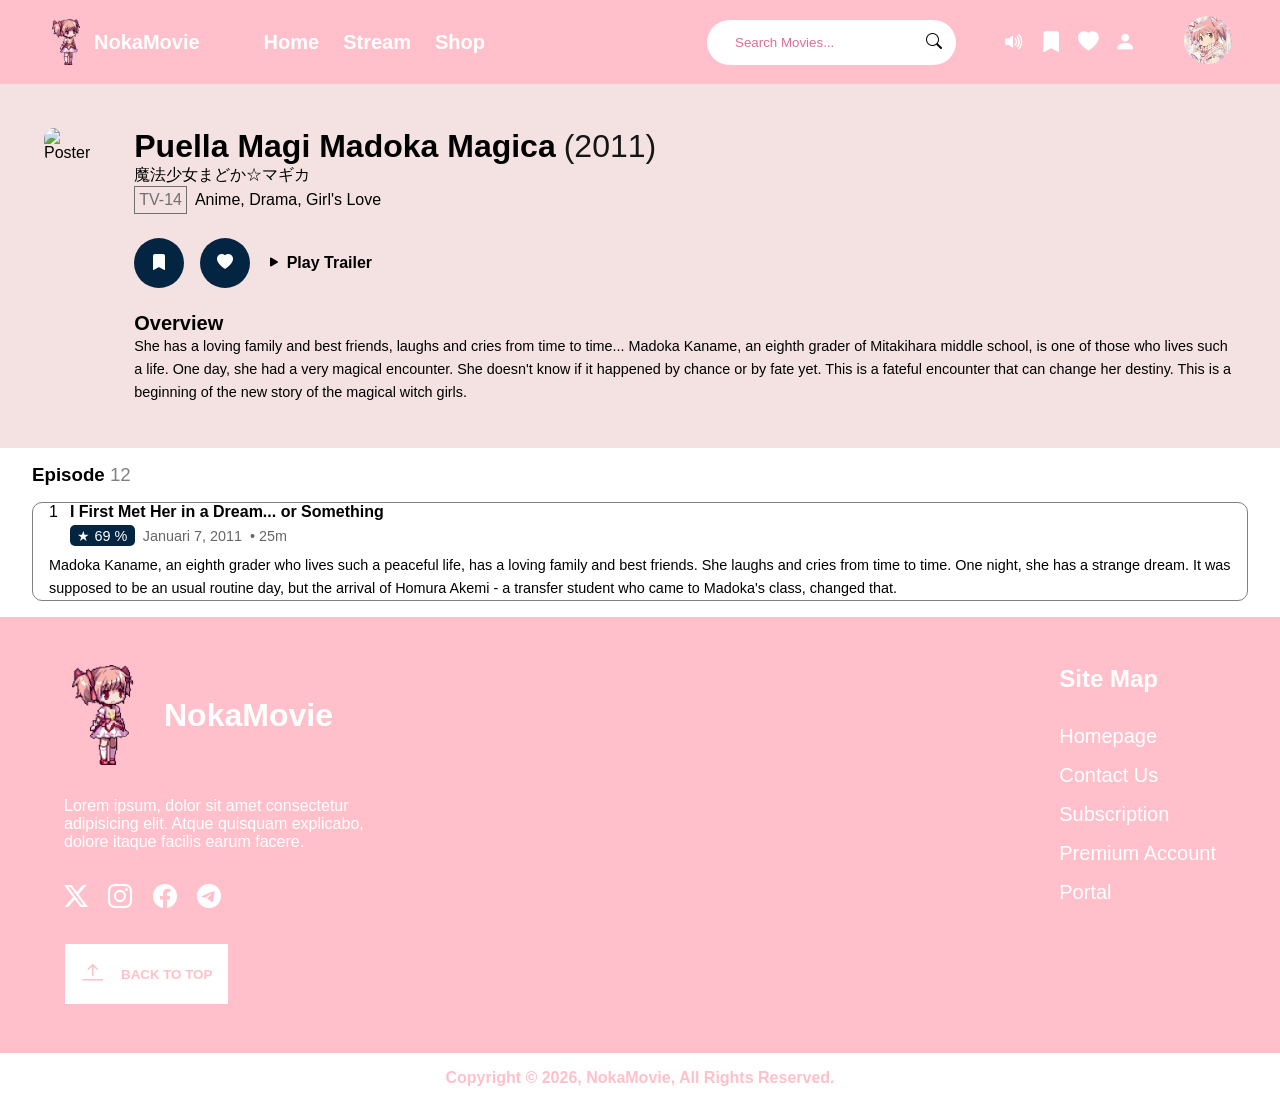
==== detail.html @ f0da59ec "film layout (on working)" ====
<!doctype html>
<html lang="en">
  <head>
    <meta charset="UTF-8" />
    <meta name="viewport" content="width=device-width, initial-scale=1.0" />
    <link rel="icon" href="image/madoka-icon.gif" type="image/icon type" />
    <title>loading...</title>
    <link
      rel="stylesheet"
      href="https://cdn.jsdelivr.net/npm/bootstrap-icons@1.11.1/font/bootstrap-icons.css"
    />
    <link rel="stylesheet" href="css/detail.css" />
    <link rel="stylesheet" href="css/navbar.css" />
    <link rel="stylesheet" href="css/footer.css" />
  </head>
  <body>
    <!-- Navbar -->
    <nav class="navbar">
      <div class="navbar-container">
        <div class="navbar-content">
          <div class="navbar-left">
            <!-- Responsive Design -->
            <i class="bi bi-list" id="menuToggle"></i>

            <!-- Responsive Design -->

            <div class="navbar-icon">
              <img src="image/madoka-icon.gif" alt="Icon" class="img-icon" />
              <span class="logo-title">NokaMovie</span>
            </div>
            <div class="navbar-content-left">
              <a href="/">Home</a>
              <a href="/">Stream</a>
              <a href="/">Shop</a>
            </div>
          </div>
          <div class="navbar-right">
            <div class="navbar-search">
              <input
                type="text"
                class="form-control input-keyword"
                placeholder="Search Movies..."
              />

              <i class="bi bi-search search-button" id="searchButton"></i>
            </div>
            <div class="navbar-content-right">
              <a href="/" class="nav-sound">
                <i class="bi bi-volume-up-fill"></i>
              </a>
              <a href="" class="nav-bookmark">
                <i class="bi bi-bookmark-fill"></i>
              </a>
              <a href="" class="nav-loves">
                <i class="bi bi-heart-fill"></i>
              </a>
              <a href="" class="nav-user">
                <i class="bi bi-person-fill"></i>
              </a>
            </div>
            <div class="navbar-pfp">
              <img src="image/madoka_pfp.jpg" alt="" class="img-pp" />
            </div>
          </div>
        </div>
      </div>
      <div class="overlay-navbar" id="overlayNavbar"></div>

      <div class="mobile-content-left asides" id="mobileMenu">
        <div class="navbar-icon">
          <img src="image/madoka-icon.gif" alt="Icon" class="img-icon" />
          <span class="logo-title">NokaMovie</span>
        </div>
        <div class="mobile-box-left"></div>
        <a href="index.html"><i class="bi bi-house-door-fill"></i>Home</a>
        <a href="/"><i class="bi bi-heart"></i>Favorite</a>
        <a href="/"><i class="bi bi-list-ul"></i>Watchlist</a>
        <a href="/"><i class="bi bi-clock-history"></i>History</a>
        <a href="/"><i class="bi bi-person-circle"></i>Profile</a>
      </div>
      <div class="navbar-mobile-right">
        <div class="navbar-search-mobile">
          <input
            type="text"
            class="form-control input-keyword-mobile"
            placeholder="Search..."
          />
          <i
            class="bi bi-search search-button-mobile"
            id="searchButtonMobile"
          ></i>
        </div>
        <i class="bi bi-search search-button-nav-mobile"></i>
        <img src="image/madoka_pfp.jpg" alt="" class="img-pp-mobile" />
      </div>
    </nav>
    <!-- Navbar -->

    <div class="info-body">
      <div class="container-detail">
        <div id="movie-detail">
          <div class="mov-poster">
            <img
              src="https://media.themoviedb.org/t/p/w300_and_h450_face/9Leopb4OB9j9FkP5JNHRZZlPPdg.jpg"
              alt="Poster"
            />
          </div>
          <div class="mov-info">
            <div class="mov-top">
              <div class="mov-title">
                <h2>
                  <a href="" class="title">Puella Magi Madoka Magica</a>
                </h2>
                <span>(2011)</span>
              </div>
              <div class="original-name">魔法少女まどか☆マギカ</div>
              <div class="mov-fact">
                <div class="certification">TV-14</div>
                <div class="genres">Anime, Drama, Girl's Love</div>
              </div>
            </div>
            <div class="mov-middle">
              <div class="mov-action">
                <a href="" class="mov-bookmark action">
                  <i class="bi bi-bookmark-fill"></i>
                </a>
                <a href="" class="mov-loves action">
                  <i class="bi bi-heart-fill"></i>
                </a>
                <div class="trailer">
                  <a href="" class="mov-play">
                    <i class="bi bi-play-fill"></i>
                    Play Trailer
                  </a>
                </div>
              </div>
            </div>
            <div class="mov-bottom">
              <div class="header-info">
                <h3 dir="auto">Overview</h3>
              </div>
              <div class="overview">
                <p>
                  She has a loving family and best friends, laughs and cries
                  from time to time... Madoka Kaname, an eighth grader of
                  Mitakihara middle school, is one of those who lives such a
                  life. One day, she had a very magical encounter. She doesn't
                  know if it happened by chance or by fate yet. This is a
                  fateful encounter that can change her destiny. This is a
                  beginning of the new story of the magical witch girls.
                </p>
              </div>
            </div>
          </div>
        </div>
      </div>
    </div>
    <div class="info-episode">
      <!-- <div class="header-episode">
        <a href="" class="header-episode-left">
          <img
            src="https://media.themoviedb.org/t/p/w58_and_h87_face/9EWoSj1B2PO0Hh8gpSW7j3rCar5.jpg"
            alt=""
          />
        </a>
        <div class="header-episode-right">
          <a href="#"
            ><h3 class="header-episode-title">
              Puella Magi Madoka Magica <span>(2011)</span>
            </h3></a
          >
          <a href="#">← Kembali ke daftar musim</a>
        </div>
      </div> -->
      <div class="main-episode">
        <div class="episode-wrapper">
          <div class="filter">
            <h3>Episode <span>12</span></h3>
          </div>
          <div class="episode-list">
            <div class="episode-card">
              <a href="" class="episode-card-left">
                <img
                  src="https://media.themoviedb.org/t/p/w227_and_h127_face/nFjZPKoMJcyfkpz8uvqMus8sgOQ.jpg"
                  alt=""
                />
              </a>
              <div class="episode-card-right">
                <div class="title-episode">
                  <div class="title-wrapper">
                    <span class="episode-number">1</span>
                    <div class="title-box">
                      <a href="#" class="episode-title">
                        I First Met Her in a Dream... or Something
                      </a>
                      <div class="more-info">
                        <div class="rating">★ 69 %</div>
                        <div class="date">Januari 7, 2011</div>
                        <div class="runtime">• 25m</div>
                      </div>
                    </div>
                  </div>
                </div>
                <div class="overview">
                  <p>
                    Madoka Kaname, an eighth grader who lives such a peaceful
                    life, has a loving family and best friends. She laughs and
                    cries from time to time. One night, she has a strange dream.
                    It was supposed to be an usual routine day, but the arrival
                    of Homura Akemi - a transfer student who came to Madoka's
                    class, changed that.
                  </p>
                </div>
              </div>
            </div>
          </div>
        </div>
      </div>
    </div>

    <!-- Footer -->
    <footer class="footer">
      <div class="footer-container">
        <div class="footer-content">
          <div class="footer-brand">
            <div class="footer-icon">
              <img
                src="image/madoka-icon.gif"
                alt="Icon"
                class="footer-img-icon"
              />
              <span class="footer-logo">NokaMovie</span>
            </div>
            <p class="brand-title">
              Lorem ipsum, dolor sit amet consectetur adipisicing elit. Atque
              quisquam explicabo, dolore itaque facilis earum facere.
            </p>
            <div class="footer-social">
              <a href="#"><i class="bi bi-twitter-x"></i></a>
              <a href="#"><i class="bi bi-instagram"></i></a>
              <a href="#"><i class="bi bi-facebook"></i></a>
              <a href="#"><i class="bi bi-telegram"></i></a>
            </div>
            <button class="footer-back">
              <i class="bi bi-arrow-bar-up"></i>
              BACK TO TOP
            </button>
          </div>
          <div class="footer-link">
            <h2>Site Map</h2>
            <div class="footer-links">
              <a href="">Homepage</a>
              <a href="">Contact Us</a>
              <a href="">Subscription</a>
              <a href="">Premium Account</a>
              <a href="">Portal</a>
            </div>
          </div>
        </div>
      </div>
      <div class="copy-rights">
        <span>Copyright © 2026, NokaMovie, All Rights Reserved.</span>
      </div>
    </footer>
    <!--  <script type="module" src="js/detail.js"></script> -->
  </body>
</html>
---- css/detail.css ----
* {
  margin: 0;
  padding: 0;
  box-sizing: border-box;
  font-family: sans-serif;

  /* outline: 1px solid rgba(255, 0, 0, 0.3); */
}

.info-body {
  background-position: left bottom;
  background-repeat: no-repeat;
  background-image: url(https://media.themoviedb.org/t/p/w1920_and_h800_multi_faces/uyGH4YtKi7iSyAxKWLFdQWc7oXT.jpg);
}
.container-detail {
  background-color: rgba(242, 221, 221, 0.836);
}
#movie-detail {
  display: flex;
  padding: 2.75rem;
  justify-content: space-between;
  column-gap: 2.75rem;
}

.mov-poster img {
  border-radius: 10px;
}

.mov-info {
  display: flex;
  flex-direction: column;
  row-gap: 1.5rem;
  justify-content: center;
}
.mov-top {
  display: flex;
  flex-direction: column;
  row-gap: 0.5;
}
.mov-title {
  display: flex;
  column-gap: 0.5rem;
}
.title {
  text-decoration: none;
  font-family: "Poppins", sans-serif;
  font-size: 2rem;
  color: #000000;
  font-weight: 700;
}
.mov-title span {
  text-decoration: none;
  font-family: "Poppins", sans-serif;
  font-size: 2rem;
  color: #000000e8;
  font-weight: 500;
}

.mov-fact {
  display: flex;
  column-gap: 0.5rem;
  align-items: center;
}
.certification {
  border: 1px solid rgb(112, 112, 112);
  padding: 0.25rem;
  font-size: 16px;
  color: rgb(112, 112, 112);
  font-family: "Poppins", sans-serif;
}
.mov-action {
  display: flex;
  column-gap: 1rem;
  align-items: center;
}

.mov-action .action {
  display: inline-flex;
  text-decoration: none;
  background-color: #032541;
  width: 50px;
  height: 50px;
  border-radius: 999px;
  justify-content: center;
  align-items: center;
}

.mov-action .action .bi {
  font-size: 16px;
  color: #ffff;
}
.trailer {
}
.mov-play {
  text-decoration: none;
  color: #000000;
  font-weight: 700;
}

.mov-play:hover .bi-play-fill,
.mov-play:hover {
  color: gray;
}

.bi-play-fill {
  color: #000000;
  font-size: 16px;
}

.header-info h3 {
  font-size: 20px;
  font-weight: 600;
}

.overview p {
  line-height: 1.6;
}

/* List Film */

.header-episode {
  display: flex;
  column-gap: 1.75rem;
  padding: 1.75rem 2.75rem;
  background-color: #f3dfdf;
}
.header-episode-right {
  display: flex;
  flex-direction: column;
  justify-content: center;
  row-gap: 0.5rem;
}
.header-episode-right a {
  text-decoration: none;
}
.header-episode-right a:hover .header-episode-title {
  text-decoration: underline;
}
.header-episode-right a:hover .header-episode-title span {
  text-decoration: none;
  display: inline-block;
}
.header-episode-title {
  font-family: "Poppins", sans-serif;
  font-size: 32px;
  font-weight: 700;
  color: #000000;
}

.header-episode-title span {
  cursor: default;
  font-weight: 500;
}
.header-episode-right a:nth-last-child(1) {
  text-decoration: none;
  color: black;
  font-family: "Poppins", sans-serif;
  font-weight: 700;
}
.header-episode-right a:nth-last-child(1):hover {
  color: gray;
  text-decoration: underline;
}

/* Episode */

.filter {
  margin: 1rem 2rem;
  font-weight: 400;
}
.filter span {
  color: grey;
  font-weight: 400;
}
.episode-card {
  display: flex;
  column-gap: 1rem;
  margin: 1rem 2rem;
  border: 1px solid grey;
  border-radius: 10px;
}
.episode-card-left {
  display: flex;
}
.episode-card-left img {
  border-radius: 10px 0px 0px 10px;
}
.episode-card-right {
  display: flex;
  flex-direction: column;
  row-gap: 0.5rem;
  justify-content: center;
}
.title-wrapper {
  display: flex;
  column-gap: 0.75rem;
}
.more-info {
  display: flex;
  align-items: center;
  column-gap: 0.5rem;
}
.title-box {
  display: flex;
  justify-content: center;

  flex-direction: column;
  row-gap: 0.25rem;
}

.episode-title {
  text-decoration: none;
  color: black;
  font-weight: 700;
}
.episode-title:hover {
  text-decoration: underline;
}

.rating {
  padding: 2.5px 7.5px;
  background-color: #032541;
  border-radius: 5px;
  color: #ffff;
  font-size: 0.9em;
}
.date,
.runtime {
  color: rgb(102, 102, 102);
  font-size: 0.9em;
}

.overview p {
  font-size: 0.9em;
  font-family: "Poppins", sans-serif;
}

/* Responsive Design ⭐⭐⭐⭐⭐⭐⭐⭐⭐⭐⭐⭐⭐⭐⭐⭐⭐⭐⭐⭐⭐⭐⭐⭐⭐⭐⭐*/
@media (max-width: 640px) {
  .overview,
  .header-info {
    display: none;
  }

  .filter {
    margin: 1rem 1rem;
    font-weight: 400;
  }
  .info-body {
    background-position: center bottom;
    width: 100%;
  }
  #movie-detail {
    flex-direction: column;
    padding: 1rem;
  }
  .mov-poster img {
    width: 50%;
    aspect-ratio: 2/3;
    object-fit: cover;
  }
  .mov-info {
    row-gap: 1rem;
  }
  .mov-top {
    row-gap: 0.25rem;
  }
  .mov-title {
    flex-direction: column;
  }
  .title {
    font-size: 1em;
  }
  .mov-title span {
    font-size: 1.1em;
  }
  .certification {
    font-size: 1.1em;
  }
  .genres {
    font-size: 1.1em;
  }
  .mov-action .action {
    background-color: #032541;
    width: 40px;
    height: 40px;
  }
  .overview p {
    font-size: 12px;
  }

  .episode-card {
    display: flex;
    column-gap: 0.1rem;
    margin: 1rem;
    border: 1px solid grey;
    border-radius: 5px 0px 0px 5px;
  }
  .episode-card-left {
  }
  .episode-card-left img {
    width: 100%;
    object-fit: cover;

    border-radius: 5px;
  }

  .episode-title {
    font-size: 13px;
  }

  .rating {
    background-color: #032541;
    border-radius: 2.5px;
    color: #ffff;
    font-size: 8px;
  }
  .date,
  .runtime {
    color: rgb(102, 102, 102);
    font-size: 0.7em;
  }

  .title-wrapper {
    display: flex;
    column-gap: 0.25rem;
  }

  .episode-number {
    font-size: 13px;
  }

  .title-box {
    row-gap: 0.5rem;
  }
}
---- css/navbar.css ----
/* NAVBAR UTILITIES */

/* For Nav-Bar Utilities ⭐*/

.navbar-mobile,
.img-pp-mobile,
.navbar-mobile-right .search-button-nav-mobile,
.search-button-mobile,
.navbar-left .bi-list,
.mobile-content-left,
.navbar-search-mobile {
  display: none;
}

nav {
  width: 100%;
  background-color: pink;
  position: sticky;
  top: 0;
  z-index: 100;
}

.navbar-container {
  width: 100%; /* Diubah */
  padding: 1rem 3rem;
}

.navbar-content {
  display: flex;
  justify-content: space-between;
  align-items: center;
}

.navbar-left {
  display: flex;
  align-items: center;
  gap: 4rem;
}

.navbar-content-left a {
  text-decoration: none;
  color: #ffff;
  font-size: 20px;
  line-height: 1;
  font-weight: bold;
}
.navbar-content-left {
  display: flex;
  gap: 1.5rem;
}
.navbar-icon {
  display: flex;
  align-items: center;
}
.img-icon {
  width: auto;
  height: 46px;
  object-fit: contain;
  aspect-ratio: 1/1;
}
.logo-title {
  font-size: 1.25rem;
  line-height: 1;
  font-weight: bold;
  font-family: "Poppins", sans-serif;
  color: #ffff;
}

.navbar-right {
  display: flex;
  align-items: center;
  gap: 3rem;
}
.navbar-content-right {
  display: flex;
  gap: 1rem;
}
.navbar-content-right i {
  font-size: 1.5rem;
}

.navbar-search {
  display: flex;
  padding: 5px 14px;
  background-color: white;
  align-items: center;
  width: 100%;
  border-radius: 999px;
  max-width: 420px;
  gap: 8px;
  transition: box-shadow 0.2s ease;
}

.input-keyword {
  color: palevioletred;
  border: none;
  outline: none;
  width: 100%;
  background: transparent;
  padding: 10px 14px;
}

.search-button {
  font-size: 1rem;
  cursor: pointer;
}
.input-keyword::placeholder {
  color: palevioletred;
  font-weight: 500;
}

.navbar-content-right i {
  text-decoration: none;
  color: white;
  font-size: 1.3rem;
}
.img-pp {
  object-fit: 1 / 1;
  border-radius: 999px;
  width: 3rem;
  cursor: pointer;
}

@media (max-width: 640px) {
  nav {
    z-index: 100;
    display: flex; /* Diubah */
    padding: 0rem 0.2rem;
    justify-content: space-between;
  }
  .navbar-mobile,
  .img-pp-mobile,
  .navbar-mobile-right .search-button-nav-mobile,
  .search-button-mobile,
  .navbar-left .bi-list {
    display: flex;
  }
  .navbar-container {
    padding: 0.5rem 0.5rem;
    gap: 0;
  }
  .navbar-content-left,
  .navbar-content-right,
  .navbar-search,
  .img-pp {
    display: none;
  }

  .navbar-left .bi-list {
    font-size: 2rem;
    color: #ffff;
    cursor: pointer;
  }

  .navbar-content-mobile {
    display: flex;
  }
  .navbar-left {
    gap: 0rem;
  }

  .navbar-mobile-right {
    display: flex;
    gap: 0.5rem;
    align-items: center;
  }
  .search-button-nav-mobile {
    display: flex;
    font-size: 1.5rem;
    color: white;
    cursor: pointer;
  }
  .search-button-nav-mobile.inactive {
    display: none;
  }
  .search-button-mobile {
    cursor: pointer;
  }
  .img-pp-mobile {
    object-fit: 1 / 1;
    border-radius: 999px;
    width: 2.5rem;
    cursor: pointer;
  }
  .mobile-content-left {
    position: fixed;
    top: 0;
    /* left: -100%; */
    transform: translateX(-100%);
    inset: 0 auto 0 0;
    width: 260px;
    height: 100vh;
    border-right: 10px solid rgb(229, 50, 205);
    background: pink;
    display: flex;
    flex-direction: column;
    padding: 1rem 1.5rem;
    gap: 1.25rem;
    transition: transform 0.3s ease;
    z-index: 100;
  }
  .mobile-content-left.active {
    /*  left: 0; */
    transform: translateX(0);
  }
  body.no-scroll {
    overflow: hidden;
  }

  .overlay-navbar {
    position: fixed;
    inset: 0;
    background: rgba(0, 0, 0, 0.4);
    opacity: 0;
    pointer-events: none;
    transition: opacity 0.3s;
    z-index: 90;
  }
  .overlay-navbar.active {
    opacity: 1;
    pointer-events: auto;
  }
  .overlay-global {
    position: fixed;
    inset: 0;
    background: rgba(0, 0, 0, 0);
    opacity: 0;
    pointer-events: none;
    transition: opacity 0.3s;
    z-index: 99;
  }
  .overlay-global.active {
    opacity: 1;
    pointer-events: auto;
  }
  .mobile-content-left a {
    display: flex;
    column-gap: 0.5rem;

    text-decoration: none;
    color: #ffff;
    font-size: 21px;
    line-height: 1;
    font-weight: bold;
  }
  .navbar-search-mobile {
    display: none;
    padding: 1px 10px;
    background-color: white;
    align-items: center;
    width: 100%;
    border-radius: 999px;
    max-width: 420px;
    gap: 8px;
    transition: box-shadow 0.2s ease;
  }
  .navbar-search-mobile.active {
    display: flex;
  }

  .input-keyword-mobile {
    color: palevioletred;
    border: none;
    outline: none;
    width: 100%;
    background: transparent;
    padding: 10px 14px;
  }
}
---- css/footer.css ----
/* Footer Layout */

.footer {
  background-color: pink;
}
.footer-container {
  padding: 3rem 4rem;
}
.footer-content {
  display: flex;
  flex-wrap: wrap;
  gap: 2rem;
  justify-content: space-between;
}

.footer-brand {
  display: flex;
  flex-direction: column;
  gap: 2rem;
  max-width: 20rem;
}
.footer-icon {
  display: flex;
  align-items: center;
}
.footer-img-icon {
  object-fit: contain;
  aspect-ratio: 1/1;
  width: 100px;
}
.footer-logo {
  font-size: 2rem;
  line-height: 1;
  font-weight: bold;
  font-family: "Poppins", sans-serif;
  color: #ffff;
}
.brand-title {
  color: #ffff;
  font-family: "Poppins", sans-serif;
  font-weight: 100;
}

.footer-social a {
  margin-right: 1rem;
  color: #ffff;
  font-size: 24px;
}
.footer-social i:hover {
  opacity: 0.75;
  cursor: pointer;
}
.footer-back {
  display: flex;
  align-items: center;
  gap: 1rem;
  background-color: #ffff;
  padding: 1rem;
  width: fit-content;
  cursor: pointer;
  color: pink;
  font-weight: 600;
  border-color: pink;
  outline: none;
  border: 1px solid pink;
  transition: background-color 0.1s ease;
}

.footer-back .bi {
  color: pink;
  font-size: 24px;
}
.footer-back:hover {
  background-color: pink;
  color: #ffff;
  border: 1px solid white;
}
.footer-back:hover .bi {
  color: #ffff;
}
.footer-links {
  display: flex;
  margin-top: 2rem;
  flex-direction: column;
  gap: 1rem;
}
.footer-link h2 {
  color: #ffff;
}
.footer-links a {
  text-decoration: none;
  color: #ffff;
  font-weight: 500;
  font-size: 1.25rem;
}
.footer-links a:hover {
  text-decoration: underline;
}

.copy-rights {
  background-color: white;
  width: 100%;
  padding: 1rem;
  text-align: center;
}
.copy-rights span {
  color: pink;
  font-weight: 600;
}

@media (max-width: 640px) {
  .footer-brand {
    max-width: 100%;
  }
}
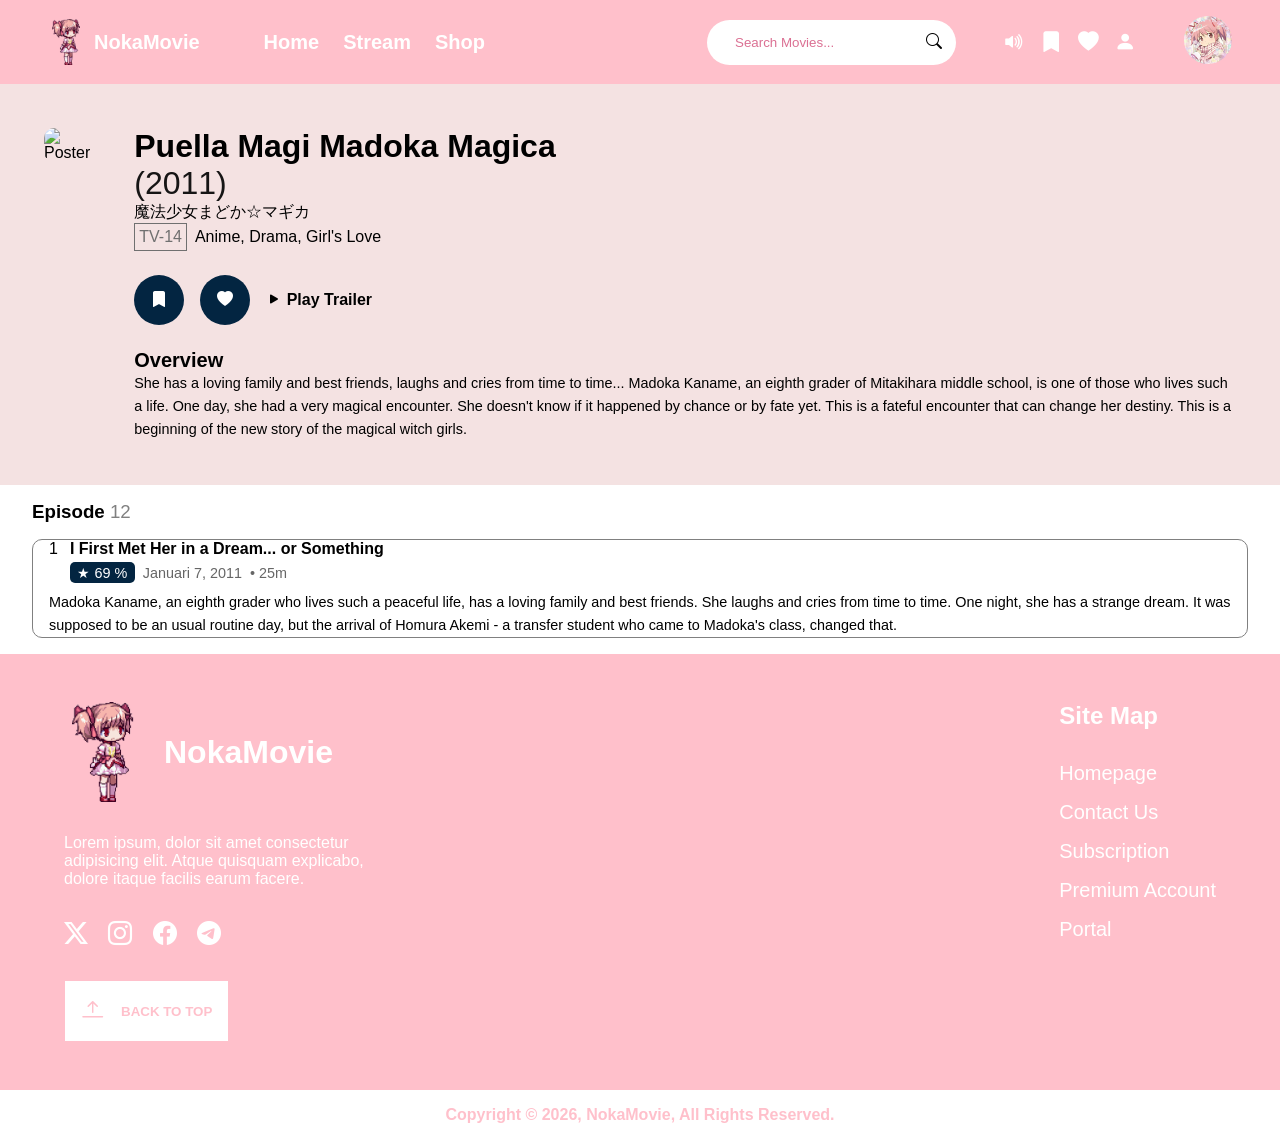
==== commit 3ea61af2: "movie link(on work)" ====
--- a/detail.html
+++ b/detail.html
@@ -95,60 +95,61 @@
       </div>
     </nav>
     <!-- Navbar -->
-
-    <div class="info-body">
-      <div class="container-detail">
-        <div id="movie-detail">
-          <div class="mov-poster">
-            <img
-              src="https://media.themoviedb.org/t/p/w300_and_h450_face/9Leopb4OB9j9FkP5JNHRZZlPPdg.jpg"
-              alt="Poster"
-            />
-          </div>
-          <div class="mov-info">
-            <div class="mov-top">
-              <div class="mov-title">
-                <h2>
-                  <a href="" class="title">Puella Magi Madoka Magica</a>
-                </h2>
-                <span>(2011)</span>
-              </div>
-              <div class="original-name">魔法少女まどか☆マギカ</div>
-              <div class="mov-fact">
-                <div class="certification">TV-14</div>
-                <div class="genres">Anime, Drama, Girl's Love</div>
-              </div>
-            </div>
-            <div class="mov-middle">
-              <div class="mov-action">
-                <a href="" class="mov-bookmark action">
-                  <i class="bi bi-bookmark-fill"></i>
-                </a>
-                <a href="" class="mov-loves action">
-                  <i class="bi bi-heart-fill"></i>
-                </a>
-                <div class="trailer">
-                  <a href="" class="mov-play">
-                    <i class="bi bi-play-fill"></i>
-                    Play Trailer
+    <div class="info-container">
+      <div class="info-body">
+        <div class="container-detail">
+          <div id="movie-detail">
+            <div class="mov-poster">
+              <img
+                src="https://media.themoviedb.org/t/p/w300_and_h450_face/9Leopb4OB9j9FkP5JNHRZZlPPdg.jpg"
+                alt="Poster"
+              />
+            </div>
+            <div class="mov-info">
+              <div class="mov-top">
+                <div class="mov-title">
+                  <h2>
+                    <a href="" class="title">Puella Magi Madoka Magica</a>
+                  </h2>
+                  <span>(2011)</span>
+                </div>
+                <div class="original-name">魔法少女まどか☆マギカ</div>
+                <div class="mov-fact">
+                  <div class="certification">TV-14</div>
+                  <div class="genres">Anime, Drama, Girl's Love</div>
+                </div>
+              </div>
+              <div class="mov-middle">
+                <div class="mov-action">
+                  <a href="" class="mov-bookmark action">
+                    <i class="bi bi-bookmark-fill"></i>
                   </a>
-                </div>
-              </div>
-            </div>
-            <div class="mov-bottom">
-              <div class="header-info">
-                <h3 dir="auto">Overview</h3>
-              </div>
-              <div class="overview">
-                <p>
-                  She has a loving family and best friends, laughs and cries
-                  from time to time... Madoka Kaname, an eighth grader of
-                  Mitakihara middle school, is one of those who lives such a
-                  life. One day, she had a very magical encounter. She doesn't
-                  know if it happened by chance or by fate yet. This is a
-                  fateful encounter that can change her destiny. This is a
-                  beginning of the new story of the magical witch girls.
-                </p>
+                  <a href="" class="mov-loves action">
+                    <i class="bi bi-heart-fill"></i>
+                  </a>
+                  <div class="trailer">
+                    <a href="" class="mov-play">
+                      <i class="bi bi-play-fill"></i>
+                      Play Trailer
+                    </a>
+                  </div>
+                </div>
+              </div>
+              <div class="mov-bottom">
+                <div class="header-info">
+                  <h3 dir="auto">Overview</h3>
+                </div>
+                <div class="overview">
+                  <p>
+                    She has a loving family and best friends, laughs and cries
+                    from time to time... Madoka Kaname, an eighth grader of
+                    Mitakihara middle school, is one of those who lives such a
+                    life. One day, she had a very magical encounter. She doesn't
+                    know if it happened by chance or by fate yet. This is a
+                    fateful encounter that can change her destiny. This is a
+                    beginning of the new story of the magical witch girls.
+                  </p>
+                </div>
               </div>
             </div>
           </div>
@@ -262,6 +263,7 @@
         <span>Copyright © 2026, NokaMovie, All Rights Reserved.</span>
       </div>
     </footer>
-    <!--  <script type="module" src="js/detail.js"></script> -->
+    <script type="module" src="js/detail.js"></script>
+    <!-- <script type="module" src="js/main.js"></script> -->
   </body>
 </html>
--- a/css/detail.css
+++ b/css/detail.css
@@ -8,7 +8,7 @@
 }
 
 .info-body {
-  background-position: left bottom;
+  background-position: center;
   background-repeat: no-repeat;
   background-image: url(https://media.themoviedb.org/t/p/w1920_and_h800_multi_faces/uyGH4YtKi7iSyAxKWLFdQWc7oXT.jpg);
 }
@@ -39,6 +39,7 @@
 }
 .mov-title {
   display: flex;
+  flex-direction: column;
   column-gap: 0.5rem;
 }
 .title {
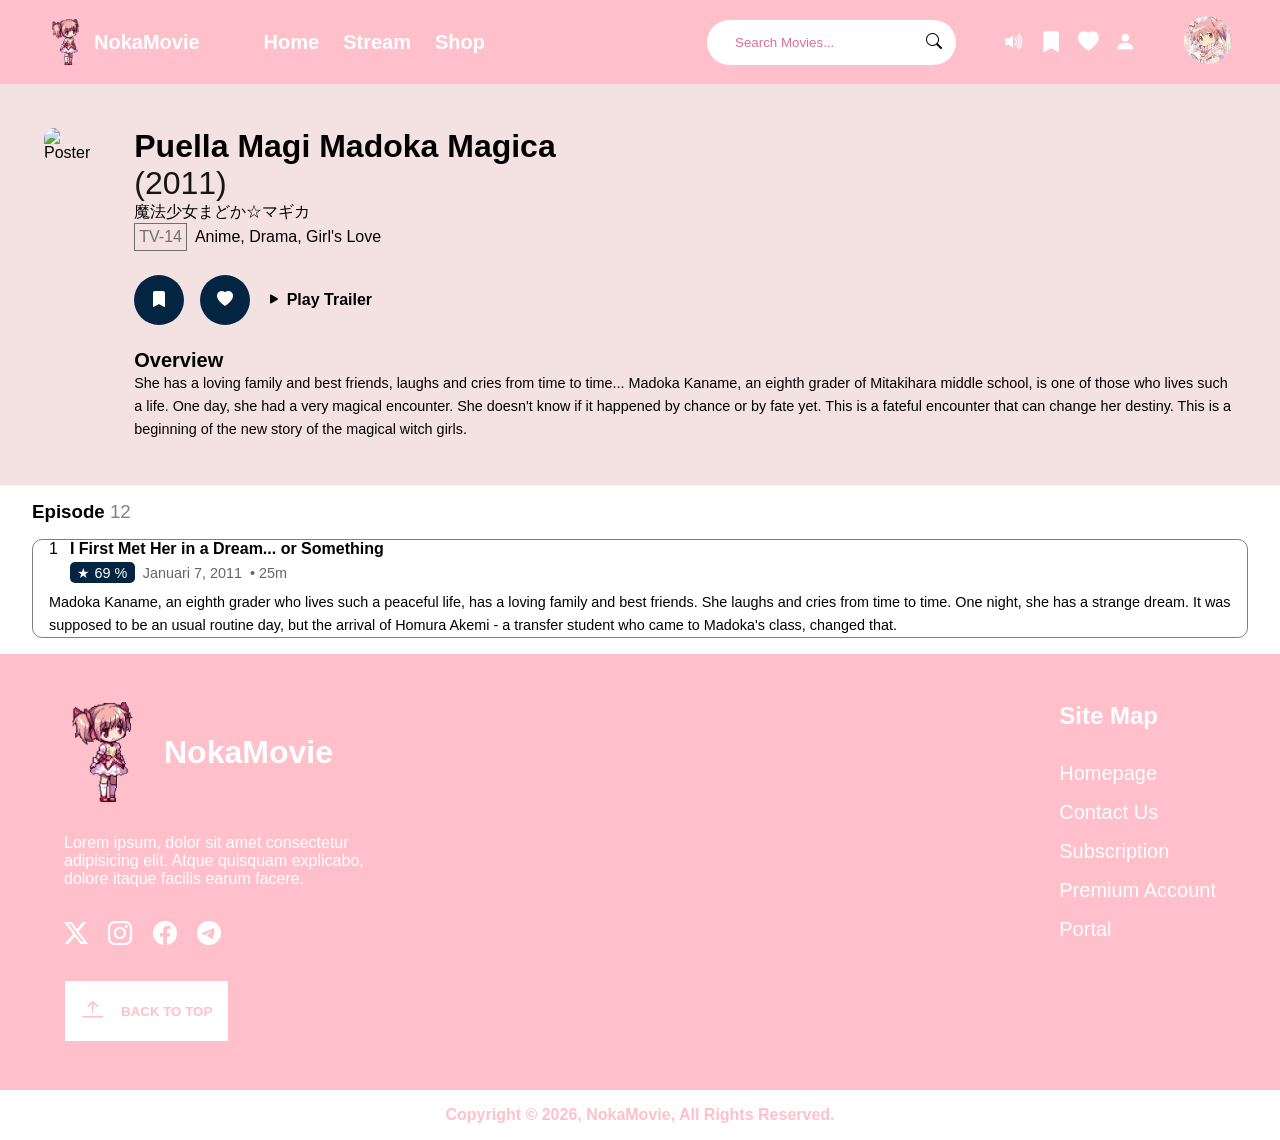
==== commit b7c3f15d: "update for api fetch" ====
--- a/detail.html
+++ b/detail.html
@@ -128,10 +128,10 @@
                     <i class="bi bi-heart-fill"></i>
                   </a>
                   <div class="trailer">
-                    <a href="" class="mov-play">
+                    <span href="" class="mov-play">
                       <i class="bi bi-play-fill"></i>
                       Play Trailer
-                    </a>
+                    </span>
                   </div>
                 </div>
               </div>
@@ -154,6 +154,26 @@
             </div>
           </div>
         </div>
+      </div>
+      <div class="overlay-trailer">
+        <iframe
+          width="560"
+          height="315"
+          src="https://www.youtube.com/embed/3rdPRWNwJBM?si=EmfW97QI9Sp7TEZC"
+          title="YouTube video player"
+          frameborder="0"
+          allow="
+            accelerometer;
+            autoplay;
+            clipboard-write;
+            encrypted-media;
+            gyroscope;
+            picture-in-picture;
+            web-share;
+          "
+          referrerpolicy="strict-origin-when-cross-origin"
+          allowfullscreen
+        ></iframe>
       </div>
     </div>
     <div class="info-episode">
--- a/css/detail.css
+++ b/css/detail.css
@@ -236,6 +236,26 @@
   font-family: "Poppins", sans-serif;
 }
 
+.overlay-trailer {
+  position: fixed;
+  inset: 0;
+  z-index: 100;
+  display: none;
+  justify-content: center;
+  align-items: center;
+  background-color: rgba(0, 0, 0, 0.4);
+}
+.overlay-trailer iframe.active {
+  display: none;
+}
+
+.overlay-trailer.active {
+  display: flex;
+}
+
+.mov-play {
+  cursor: pointer;
+}
 /* Responsive Design ⭐⭐⭐⭐⭐⭐⭐⭐⭐⭐⭐⭐⭐⭐⭐⭐⭐⭐⭐⭐⭐⭐⭐⭐⭐⭐⭐*/
 @media (max-width: 640px) {
   .overview,
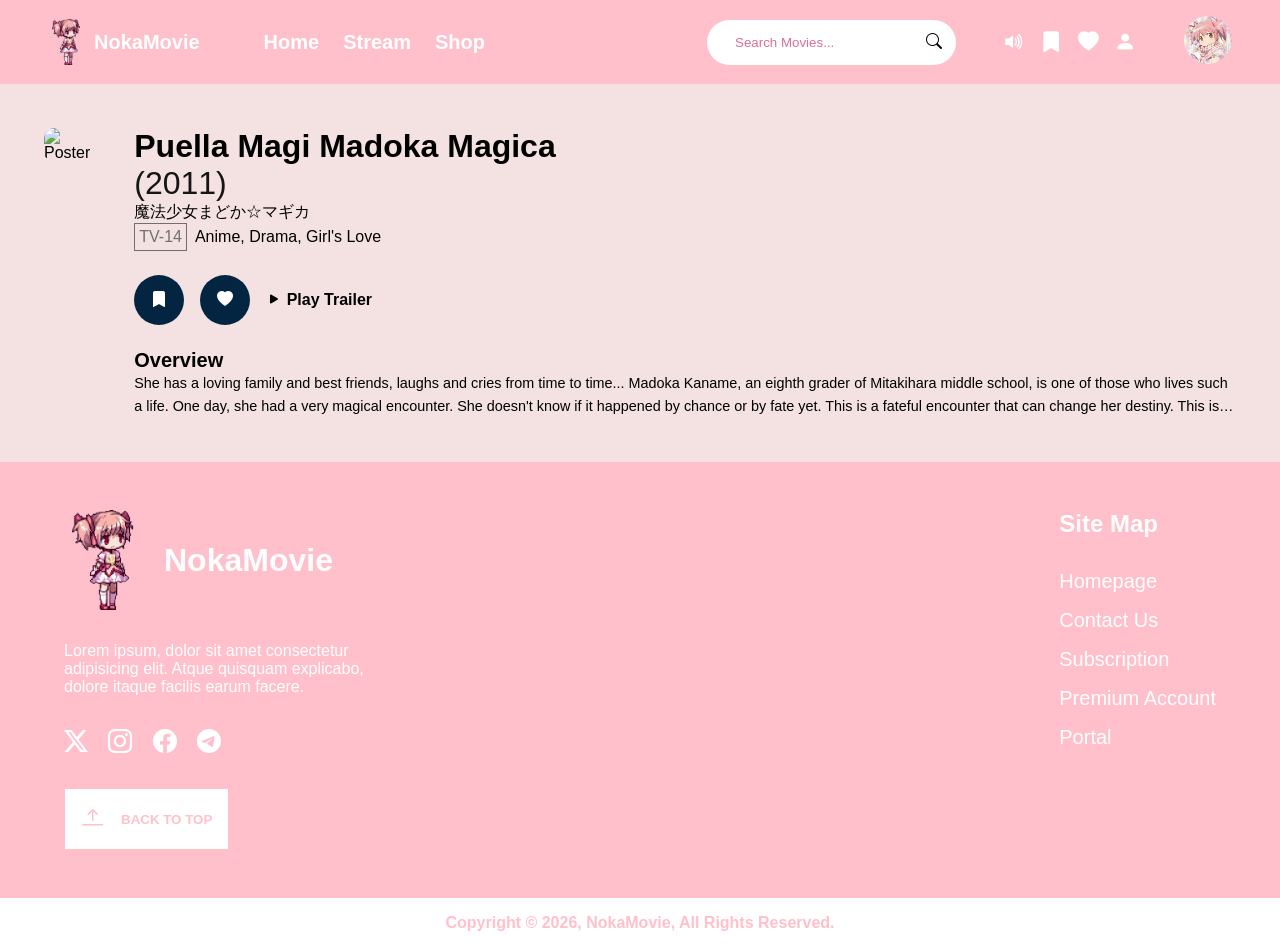
==== commit 89805675: "Episode List for TV" ====
--- a/detail.html
+++ b/detail.html
@@ -4,7 +4,7 @@
     <meta charset="UTF-8" />
     <meta name="viewport" content="width=device-width, initial-scale=1.0" />
     <link rel="icon" href="image/madoka-icon.gif" type="image/icon type" />
-    <title>loading...</title>
+    <title>NokaMovie</title>
     <link
       rel="stylesheet"
       href="https://cdn.jsdelivr.net/npm/bootstrap-icons@1.11.1/font/bootstrap-icons.css"
@@ -195,46 +195,10 @@
       </div> -->
       <div class="main-episode">
         <div class="episode-wrapper">
-          <div class="filter">
+          <!-- <div class="filter">
             <h3>Episode <span>12</span></h3>
-          </div>
-          <div class="episode-list">
-            <div class="episode-card">
-              <a href="" class="episode-card-left">
-                <img
-                  src="https://media.themoviedb.org/t/p/w227_and_h127_face/nFjZPKoMJcyfkpz8uvqMus8sgOQ.jpg"
-                  alt=""
-                />
-              </a>
-              <div class="episode-card-right">
-                <div class="title-episode">
-                  <div class="title-wrapper">
-                    <span class="episode-number">1</span>
-                    <div class="title-box">
-                      <a href="#" class="episode-title">
-                        I First Met Her in a Dream... or Something
-                      </a>
-                      <div class="more-info">
-                        <div class="rating">★ 69 %</div>
-                        <div class="date">Januari 7, 2011</div>
-                        <div class="runtime">• 25m</div>
-                      </div>
-                    </div>
-                  </div>
-                </div>
-                <div class="overview">
-                  <p>
-                    Madoka Kaname, an eighth grader who lives such a peaceful
-                    life, has a loving family and best friends. She laughs and
-                    cries from time to time. One night, she has a strange dream.
-                    It was supposed to be an usual routine day, but the arrival
-                    of Homura Akemi - a transfer student who came to Madoka's
-                    class, changed that.
-                  </p>
-                </div>
-              </div>
-            </div>
-          </div>
+          </div> -->
+          <div class="episode-list"></div>
         </div>
       </div>
     </div>
--- a/css/detail.css
+++ b/css/detail.css
@@ -232,6 +232,11 @@
 }
 
 .overview p {
+  display: -webkit-box;
+  -webkit-line-clamp: 2;
+  -webkit-box-orient: vertical;
+  overflow: hidden;
+  min-height: calc(1em * 2);
   font-size: 0.9em;
   font-family: "Poppins", sans-serif;
 }
@@ -312,22 +317,32 @@
 
   .episode-card {
     display: flex;
+
     column-gap: 0.1rem;
     margin: 1rem;
     border: 1px solid grey;
     border-radius: 5px 0px 0px 5px;
   }
   .episode-card-left {
+    display: flex;
+    width: 50%;
   }
   .episode-card-left img {
     width: 100%;
+    aspect-ratio: 2/1;
     object-fit: cover;
-
     border-radius: 5px;
   }
 
+  .episode-card-right {
+    width: 50%;
+    display: flex;
+    flex-direction: column;
+    row-gap: 0.5rem;
+    justify-content: center;
+  }
   .episode-title {
-    font-size: 13px;
+    font-size: 12px;
   }
 
   .rating {
@@ -354,4 +369,7 @@
   .title-box {
     row-gap: 0.5rem;
   }
-}
+  .title-episode {
+    padding-left: 5px;
+  }
+}
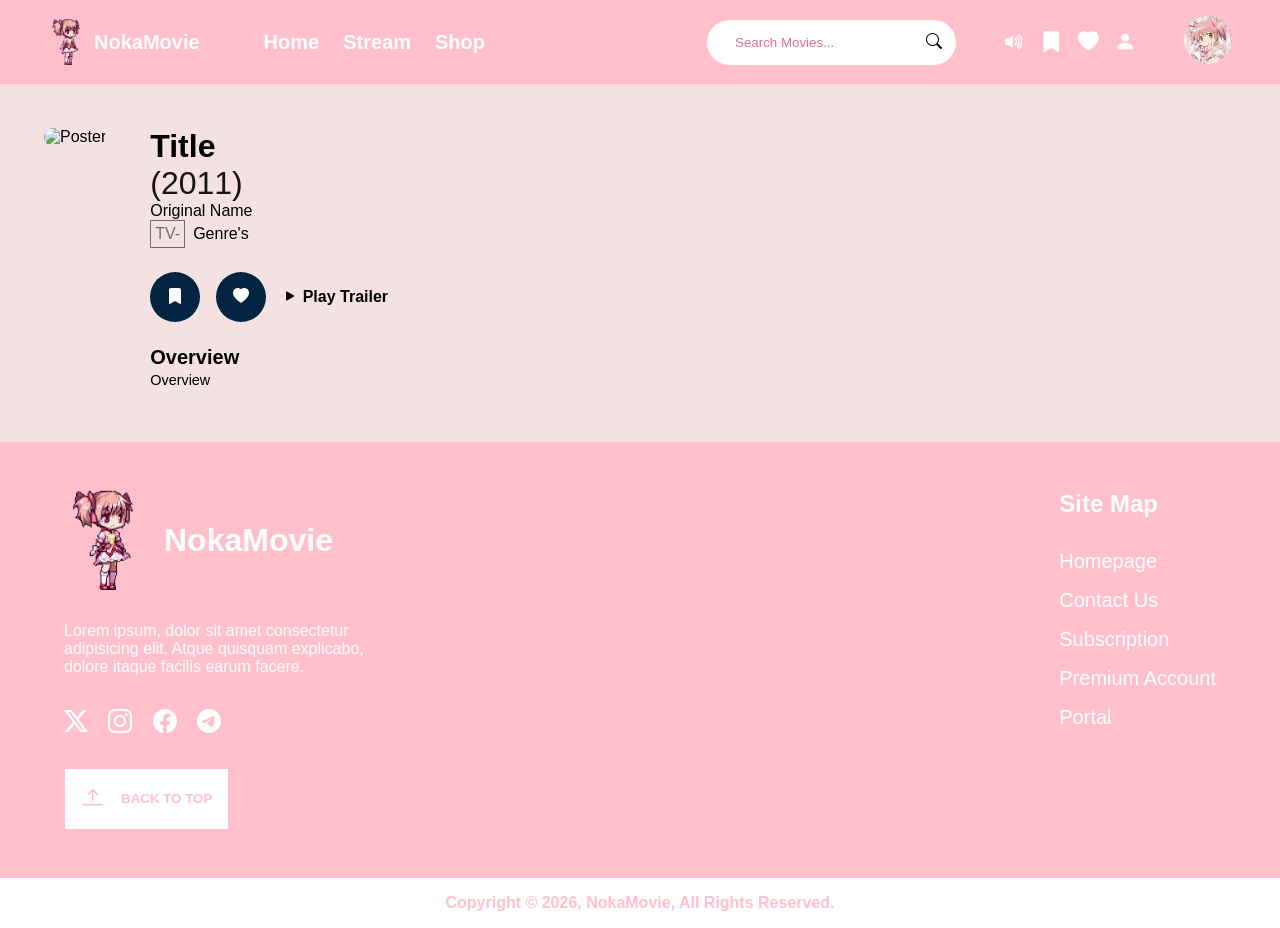
==== commit 671a19bb: "Episode Dropdown" ====
--- a/detail.html
+++ b/detail.html
@@ -24,10 +24,10 @@
 
             <!-- Responsive Design -->
 
-            <div class="navbar-icon">
+            <a href="index.html" class="navbar-icon">
               <img src="image/madoka-icon.gif" alt="Icon" class="img-icon" />
               <span class="logo-title">NokaMovie</span>
-            </div>
+            </a>
             <div class="navbar-content-left">
               <a href="/">Home</a>
               <a href="/">Stream</a>
@@ -100,23 +100,20 @@
         <div class="container-detail">
           <div id="movie-detail">
             <div class="mov-poster">
-              <img
-                src="https://media.themoviedb.org/t/p/w300_and_h450_face/9Leopb4OB9j9FkP5JNHRZZlPPdg.jpg"
-                alt="Poster"
-              />
+              <img src="" alt="Poster" />
             </div>
             <div class="mov-info">
               <div class="mov-top">
                 <div class="mov-title">
                   <h2>
-                    <a href="" class="title">Puella Magi Madoka Magica</a>
+                    <a href="" class="title">Title</a>
                   </h2>
                   <span>(2011)</span>
                 </div>
-                <div class="original-name">魔法少女まどか☆マギカ</div>
+                <div class="original-name">Original Name</div>
                 <div class="mov-fact">
-                  <div class="certification">TV-14</div>
-                  <div class="genres">Anime, Drama, Girl's Love</div>
+                  <div class="certification">TV-</div>
+                  <div class="genres">Genre's</div>
                 </div>
               </div>
               <div class="mov-middle">
@@ -140,15 +137,7 @@
                   <h3 dir="auto">Overview</h3>
                 </div>
                 <div class="overview">
-                  <p>
-                    She has a loving family and best friends, laughs and cries
-                    from time to time... Madoka Kaname, an eighth grader of
-                    Mitakihara middle school, is one of those who lives such a
-                    life. One day, she had a very magical encounter. She doesn't
-                    know if it happened by chance or by fate yet. This is a
-                    fateful encounter that can change her destiny. This is a
-                    beginning of the new story of the magical witch girls.
-                  </p>
+                  <p>Overview</p>
                 </div>
               </div>
             </div>
@@ -159,7 +148,7 @@
         <iframe
           width="560"
           height="315"
-          src="https://www.youtube.com/embed/3rdPRWNwJBM?si=EmfW97QI9Sp7TEZC"
+          src=""
           title="YouTube video player"
           frameborder="0"
           allow="
@@ -195,9 +184,6 @@
       </div> -->
       <div class="main-episode">
         <div class="episode-wrapper">
-          <!-- <div class="filter">
-            <h3>Episode <span>12</span></h3>
-          </div> -->
           <div class="episode-list"></div>
         </div>
       </div>
@@ -248,6 +234,7 @@
       </div>
     </footer>
     <script type="module" src="js/detail.js"></script>
+    <script type="module" src="js/main.js"></script>
     <!-- <script type="module" src="js/main.js"></script> -->
   </body>
 </html>
--- a/css/detail.css
+++ b/css/detail.css
@@ -10,7 +10,7 @@
 .info-body {
   background-position: center;
   background-repeat: no-repeat;
-  background-image: url(https://media.themoviedb.org/t/p/w1920_and_h800_multi_faces/uyGH4YtKi7iSyAxKWLFdQWc7oXT.jpg);
+  background-image: url();
 }
 .container-detail {
   background-color: rgba(242, 221, 221, 0.836);
@@ -18,7 +18,6 @@
 #movie-detail {
   display: flex;
   padding: 2.75rem;
-  justify-content: space-between;
   column-gap: 2.75rem;
 }
 
@@ -165,11 +164,11 @@
 
 /* Episode */
 
-.filter {
+.season {
   margin: 1rem 2rem;
   font-weight: 400;
 }
-.filter span {
+.season span {
   color: grey;
   font-weight: 400;
 }
@@ -184,6 +183,8 @@
   display: flex;
 }
 .episode-card-left img {
+  width: 227px;
+  height: 127px;
   border-radius: 10px 0px 0px 10px;
 }
 .episode-card-right {
@@ -261,6 +262,28 @@
 .mov-play {
   cursor: pointer;
 }
+details {
+  background-color: pink;
+  color: white;
+  padding: 12px;
+  border-radius: 8px;
+  cursor: pointer;
+}
+summary {
+  display: flex;
+  column-gap: 1rem;
+  align-items: center;
+  font-weight: 500;
+  list-style: none;
+}
+.season[open] summary .arrow-season {
+  transform: rotate(90deg);
+}
+.arrow-season {
+  display: inline-block;
+  font-size: 22px;
+  transition: transform 0.2s ease;
+}
 /* Responsive Design ⭐⭐⭐⭐⭐⭐⭐⭐⭐⭐⭐⭐⭐⭐⭐⭐⭐⭐⭐⭐⭐⭐⭐⭐⭐⭐⭐*/
 @media (max-width: 640px) {
   .overview,
@@ -329,6 +352,7 @@
   }
   .episode-card-left img {
     width: 100%;
+
     aspect-ratio: 2/1;
     object-fit: cover;
     border-radius: 5px;
--- a/css/navbar.css
+++ b/css/navbar.css
@@ -51,6 +51,7 @@
 .navbar-icon {
   display: flex;
   align-items: center;
+  text-decoration: none;
 }
 .img-icon {
   width: auto;
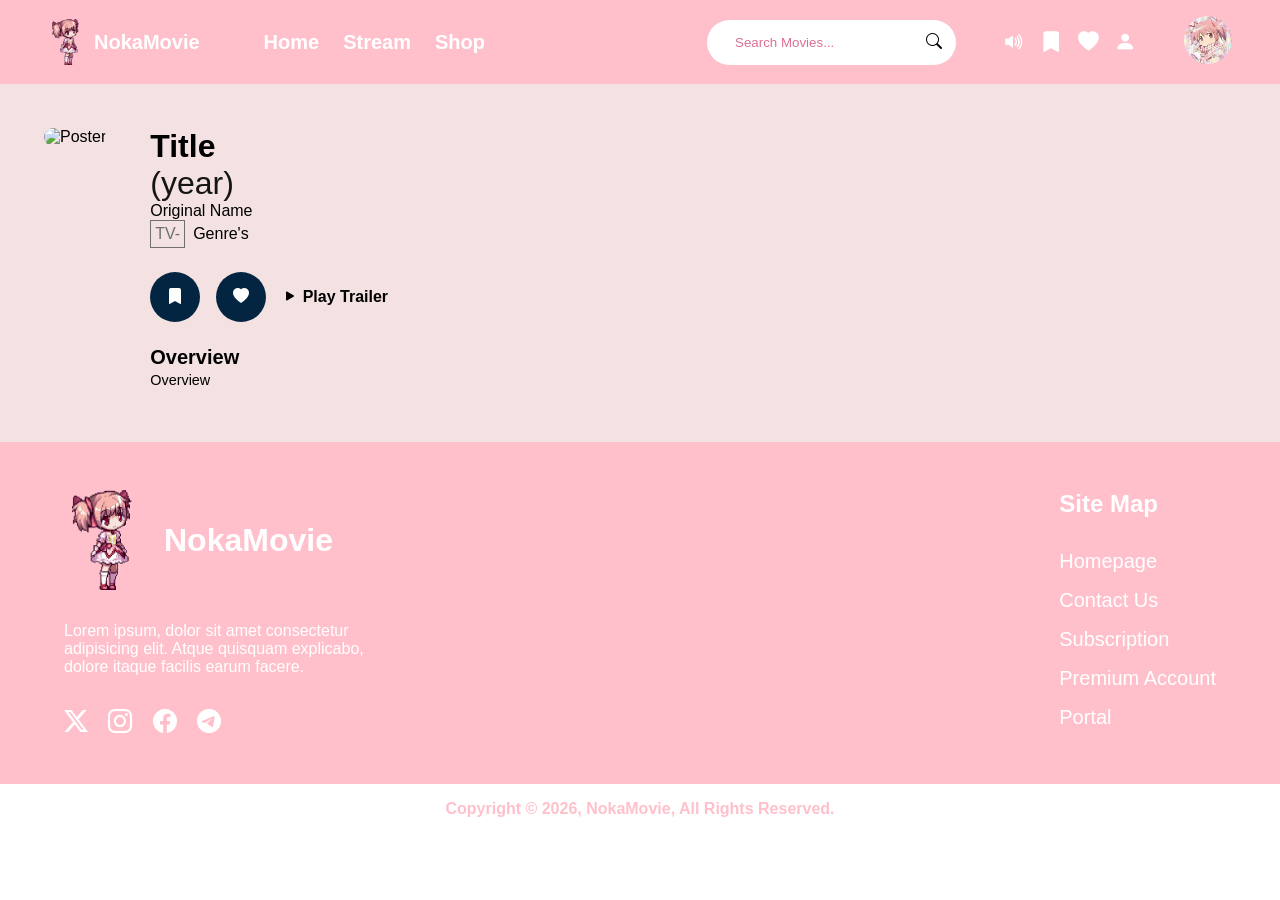
==== commit 970ebc53: "Code Optimization" ====
--- a/detail.html
+++ b/detail.html
@@ -94,6 +94,7 @@
         <img src="image/madoka_pfp.jpg" alt="" class="img-pp-mobile" />
       </div>
     </nav>
+    <!--  <div class="overlay-global" id="overlayGlobal"></div> -->
     <!-- Navbar -->
     <div class="info-container">
       <div class="info-body">
@@ -108,7 +109,7 @@
                   <h2>
                     <a href="" class="title">Title</a>
                   </h2>
-                  <span>(2011)</span>
+                  <span>(year)</span>
                 </div>
                 <div class="original-name">Original Name</div>
                 <div class="mov-fact">
@@ -212,10 +213,10 @@
               <a href="#"><i class="bi bi-facebook"></i></a>
               <a href="#"><i class="bi bi-telegram"></i></a>
             </div>
-            <button class="footer-back">
+            <!-- <button class="footer-back">
               <i class="bi bi-arrow-bar-up"></i>
               BACK TO TOP
-            </button>
+            </button> -->
           </div>
           <div class="footer-link">
             <h2>Site Map</h2>
@@ -233,8 +234,10 @@
         <span>Copyright © 2026, NokaMovie, All Rights Reserved.</span>
       </div>
     </footer>
+    <audio id="bg-music">
+      <source src="bg/Yohaku no Honne.mp3" type="audio/mpeg" />
+    </audio>
     <script type="module" src="js/detail.js"></script>
-    <script type="module" src="js/main.js"></script>
-    <!-- <script type="module" src="js/main.js"></script> -->
+    <script type="module" src="js/search.js"></script>
   </body>
 </html>
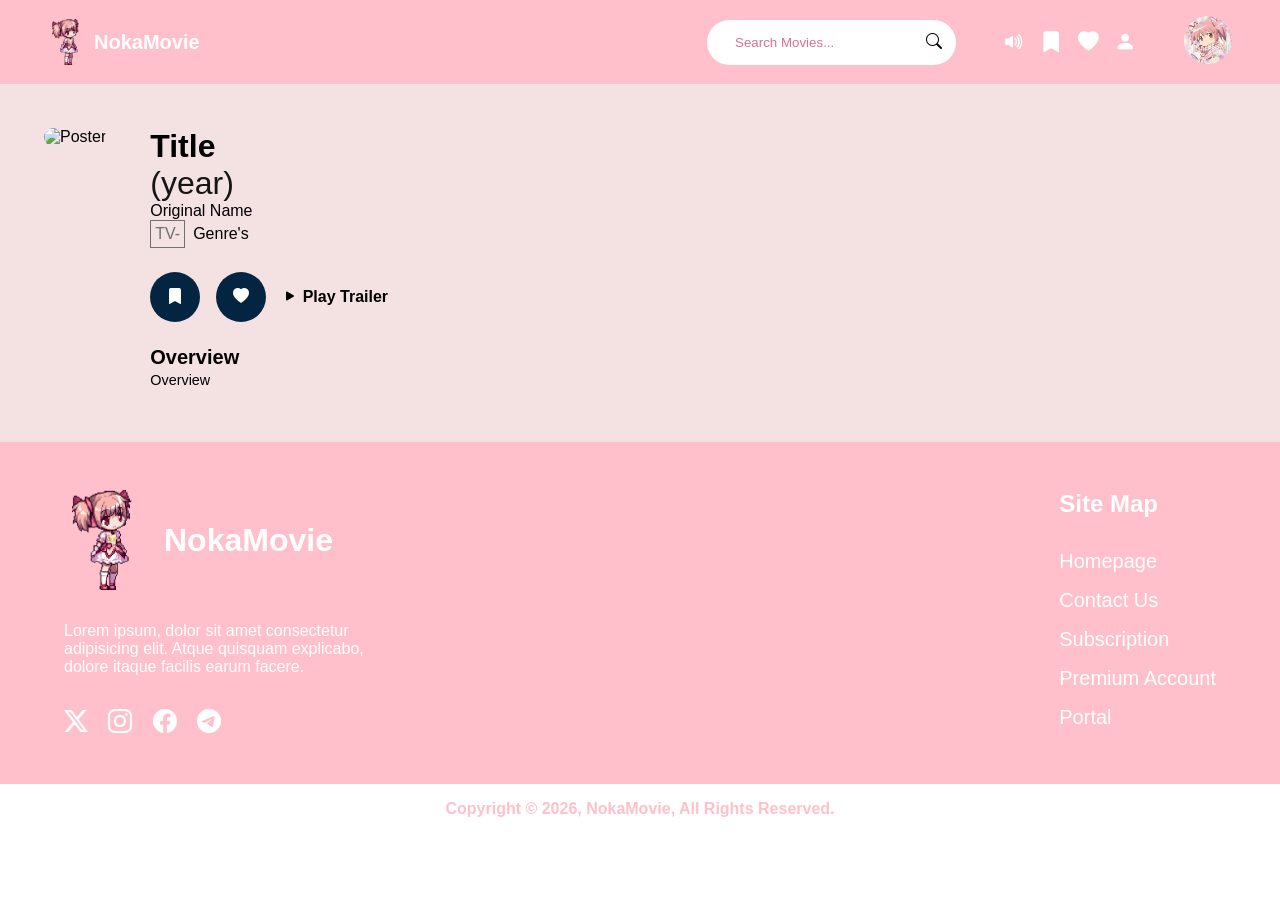
==== commit 1a39631b: "last update for vanilla js" ====
--- a/detail.html
+++ b/detail.html
@@ -28,11 +28,7 @@
               <img src="image/madoka-icon.gif" alt="Icon" class="img-icon" />
               <span class="logo-title">NokaMovie</span>
             </a>
-            <div class="navbar-content-left">
-              <a href="/">Home</a>
-              <a href="/">Stream</a>
-              <a href="/">Shop</a>
-            </div>
+            <div class="navbar-content-left"></div>
           </div>
           <div class="navbar-right">
             <div class="navbar-search">
--- a/css/detail.css
+++ b/css/detail.css
@@ -6,7 +6,9 @@
 
   /* outline: 1px solid rgba(255, 0, 0, 0.3); */
 }
-
+a {
+  text-decoration: none;
+}
 .info-body {
   background-position: center;
   background-repeat: no-repeat;
@@ -174,6 +176,7 @@
 }
 .episode-card {
   display: flex;
+  text-decoration: none;
   column-gap: 1rem;
   margin: 1rem 2rem;
   border: 1px solid grey;
@@ -209,7 +212,10 @@
   flex-direction: column;
   row-gap: 0.25rem;
 }
-
+.episode-number {
+  color: black;
+  font-weight: 600;
+}
 .episode-title {
   text-decoration: none;
   color: black;
@@ -240,6 +246,7 @@
   min-height: calc(1em * 2);
   font-size: 0.9em;
   font-family: "Poppins", sans-serif;
+  color: black;
 }
 
 .overlay-trailer {
@@ -275,15 +282,66 @@
   align-items: center;
   font-weight: 500;
   list-style: none;
-}
-.season[open] summary .arrow-season {
+  cursor: pointer;
+}
+.season {
+  display: flex;
+}
+.season-card {
+  display: flex;
+  width: 100%;
+  column-gap: 1rem;
+  padding: 0.75rem;
+  background-color: pink;
+  border-radius: 5px;
+}
+.season-img {
+}
+.season-img img {
+  object-fit: cover;
+  aspect-ratio: inherit;
+  width: 80px;
+}
+.season-detail {
+  display: flex;
+  justify-content: space-around;
+  flex-direction: column;
+}
+.season-title {
+  font-family: "Poppins", sans-serif;
+  color: #000000;
+  font-weight: bold;
+  font-size: 1.75rem;
+}
+.season-detail .detail-top {
+  display: flex;
+  flex-direction: column;
+  row-gap: 5px;
+  font-weight: bold;
+  color: black;
+}
+.season-hot {
+  display: flex;
+  column-gap: 5px;
+}
+.season-overview {
+  display: -webkit-box;
+  -webkit-line-clamp: 2;
+  -webkit-box-orient: vertical;
+  overflow: hidden;
+  min-height: calc(1em * 2);
+  font-size: 0.9em;
+  font-family: "Poppins", sans-serif;
+  color: black;
+}
+/* .season[open] summary .arrow-season {
   transform: rotate(90deg);
-}
-.arrow-season {
+} */
+/* .arrow-season {
   display: inline-block;
   font-size: 22px;
   transition: transform 0.2s ease;
-}
+} */
 /* Responsive Design ⭐⭐⭐⭐⭐⭐⭐⭐⭐⭐⭐⭐⭐⭐⭐⭐⭐⭐⭐⭐⭐⭐⭐⭐⭐⭐⭐*/
 @media (max-width: 640px) {
   .overview,
@@ -396,4 +454,7 @@
   .title-episode {
     padding-left: 5px;
   }
-}
+  .season-title {
+    font-size: 1.25rem;
+  }
+}
--- a/css/navbar.css
+++ b/css/navbar.css
@@ -191,7 +191,7 @@
     inset: 0 auto 0 0;
     width: 260px;
     height: 100vh;
-    border-right: 10px solid rgb(229, 50, 205);
+    border-right: 10px solid pink;
     background: pink;
     display: flex;
     flex-direction: column;
@@ -251,7 +251,7 @@
     align-items: center;
     width: 100%;
     border-radius: 999px;
-    max-width: 420px;
+    max-width: auto;
     gap: 8px;
     transition: box-shadow 0.2s ease;
   }
@@ -263,8 +263,8 @@
     color: palevioletred;
     border: none;
     outline: none;
-    width: 100%;
+    width: max-content;
     background: transparent;
-    padding: 10px 14px;
-  }
-}
+    padding: 0.5rem;
+  }
+}
